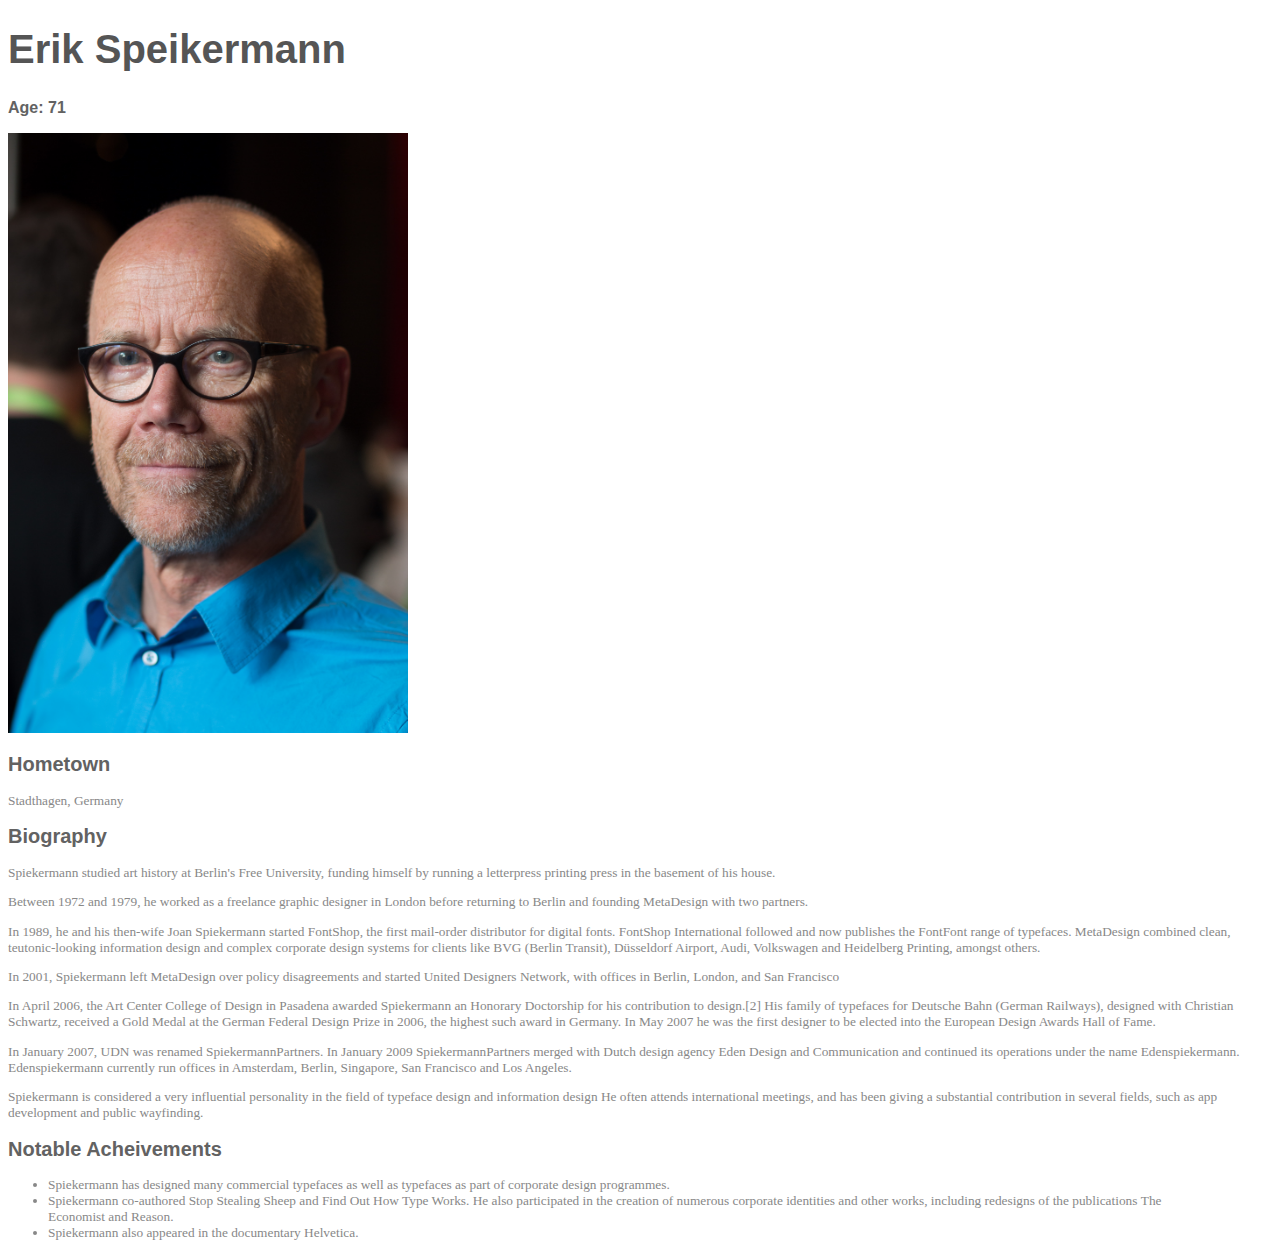
==== index.html @ 338a60e0 "File management" ====
<!DOCTYPE html>
<html lang="en">
<head>
    <meta charset="UTF-8">
    <meta name="viewport" content="width=device-width, initial-scale=1.0">
    <meta http-equiv="X-UA-Compatible" content="ie=edge">
    <link rel="stylesheet" href="styles/style.css">
    <title>Erik Bio</title>
</head>
<body>
    <h1>Erik Speikermann</h1>
    <h3>Age: 71</h3>
    <a href="https://en.wikipedia.org/wiki/Erik_Spiekermann" alt="Wiki Link" target="blank"><img src="assets/Spiekermann-image.jpg" alt="Erik Spiekerman" width="400px"></a>
    
    <h2>Hometown</h2>
        <p>Stadthagen, Germany</p>

    <h2>Biography</h2>
        <p>Spiekermann studied art history at Berlin's Free University, funding himself by running a letterpress printing press 
            in the basement of his house.</p>
        <p>Between 1972 and 1979, he worked as a freelance graphic designer in London before returning to Berlin and founding 
            MetaDesign with two partners.</p>
        <p>In 1989, he and his then-wife Joan Spiekermann started FontShop, the first mail-order distributor for digital fonts. 
            FontShop International followed and now publishes the FontFont range of typefaces. MetaDesign combined clean, 
            teutonic-looking information design and complex corporate design systems for clients like BVG (Berlin Transit), 
            Düsseldorf Airport, Audi, Volkswagen and Heidelberg Printing, amongst others.</p>
        <p>In 2001, Spiekermann left MetaDesign over policy disagreements and started United Designers Network, with offices 
            in Berlin, London, and San Francisco</p>
        <p>In April 2006, the Art Center College of Design in Pasadena awarded Spiekermann an Honorary Doctorship for his 
            contribution to design.[2] His family of typefaces for Deutsche Bahn (German Railways), designed with Christian 
            Schwartz, received a Gold Medal at the German Federal Design Prize in 2006, the highest such award in Germany.
            In May 2007 he was the first designer to be elected into the European Design Awards Hall of Fame.</p>
        <p>In January 2007, UDN was renamed SpiekermannPartners. In January 2009 SpiekermannPartners merged with Dutch design 
            agency Eden Design and Communication and continued its operations under the name Edenspiekermann. Edenspiekermann 
            currently run offices in Amsterdam, Berlin, Singapore, San Francisco and Los Angeles.</p>
        <p>Spiekermann is considered a very influential personality in the field of typeface design and information design He 
            often attends international meetings, and has been giving a substantial contribution in several fields, such as app 
            development and public wayfinding.</p>


    <h2>Notable Acheivements</h2>

    <ul>
        <li>Spiekermann has designed many commercial typefaces as well as typefaces as part of corporate design programmes.</li>
        <li>Spiekermann co-authored Stop Stealing Sheep and Find Out How Type Works. He also participated in the creation of 
                numerous corporate identities and other works, including redesigns of the publications The Economist and Reason.</li>
        <li>Spiekermann also appeared in the documentary Helvetica.</li>
    </ul>

</body>
</html>
---- styles/style.css ----
h1 {
    font-size: 30pt;
    color: #555555;
    font-family: 'Varela Round', sans-serif;
}

h2 {
    font-size: 15pt;
    color: #626262;
    font-family: 'Varela Round', sans-serif;
}

h3 {
    font-size: 12pt;
    color: #626262;
    font-family: 'Varela Round', sans-serif;
}

p {
    font-size: 10pt;
    color: #888888;
    font-family: 'Eczar', serif;
}

ul {
    font-size: 10pt;
    color: #888888;
    font-family: 'Eczar', serif;
}

a{
    text-decoration: none;
    color: none;
}
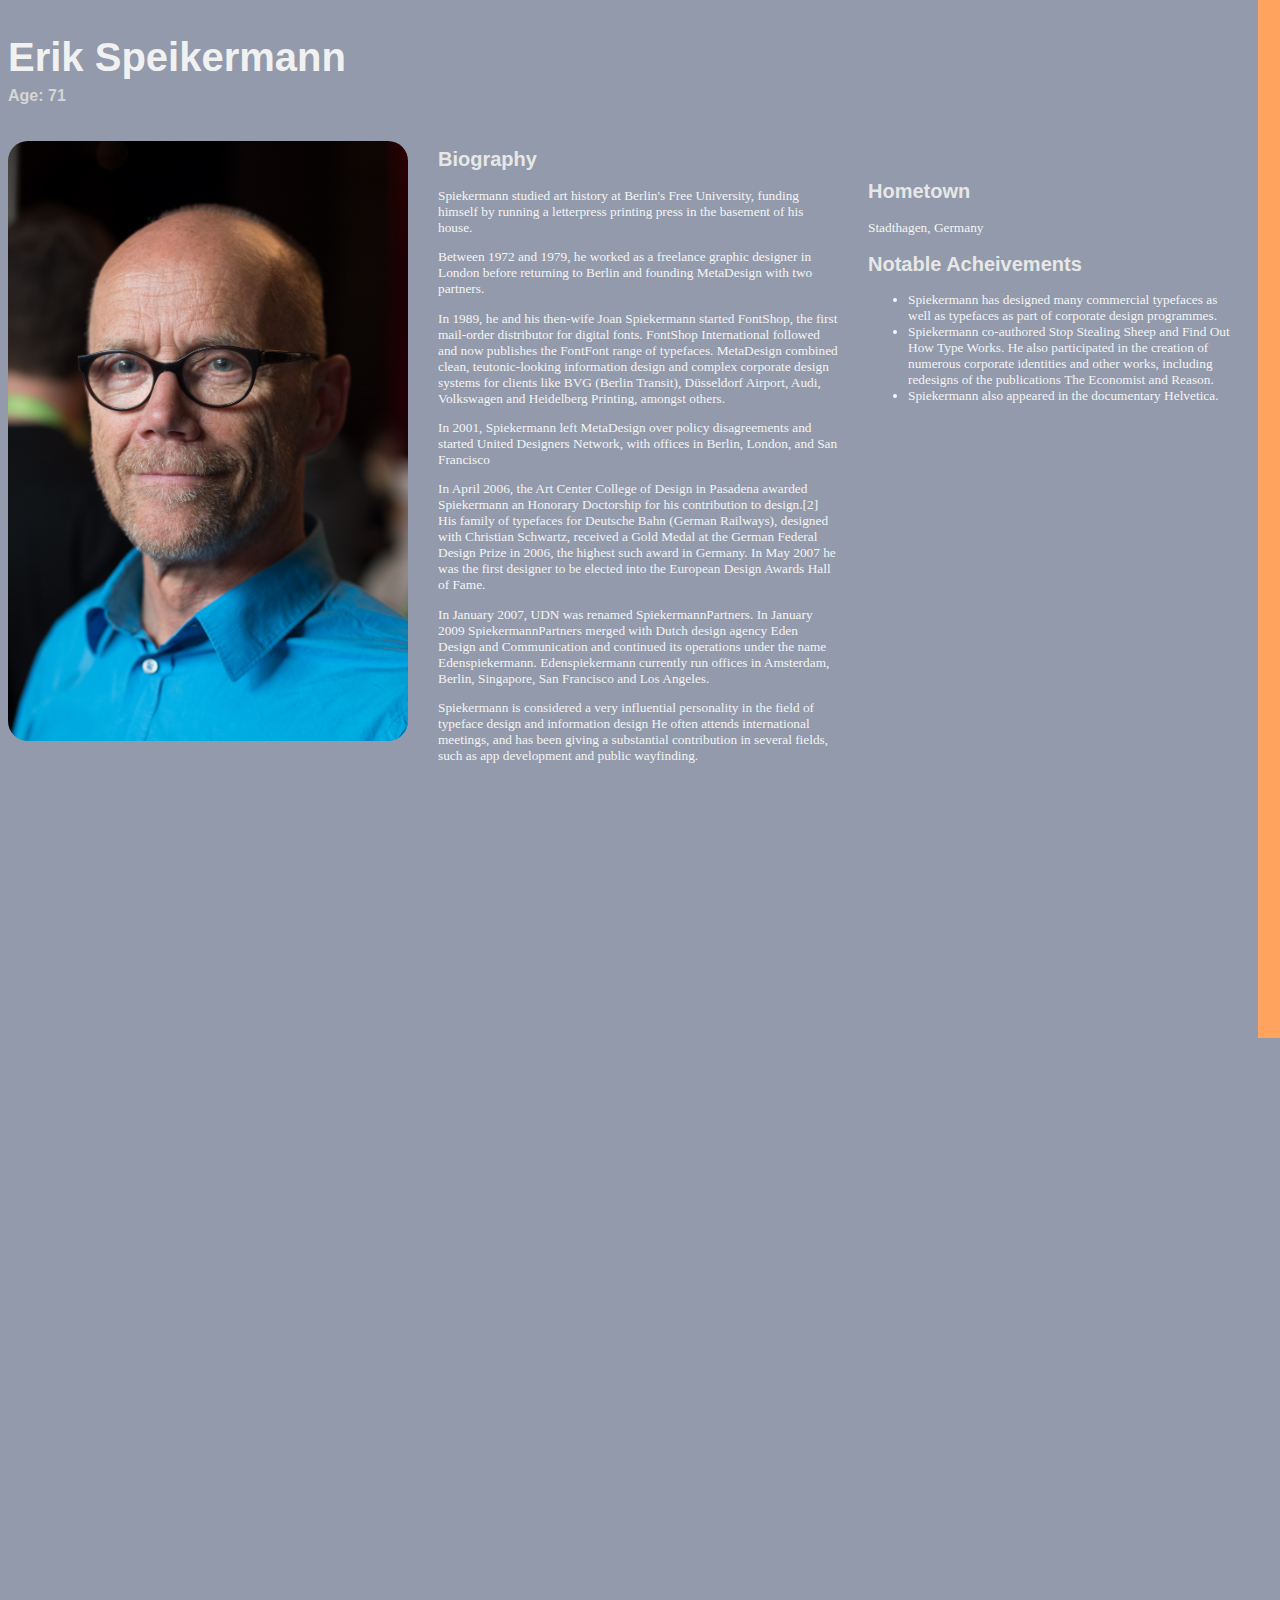
==== commit 243d52df: "adding true color and style to the website" ====
--- a/index.html
+++ b/index.html
@@ -8,44 +8,55 @@
     <title>Erik Bio</title>
 </head>
 <body>
-    <h1>Erik Speikermann</h1>
-    <h3>Age: 71</h3>
-    <a href="https://en.wikipedia.org/wiki/Erik_Spiekermann" alt="Wiki Link" target="blank"><img src="assets/Spiekermann-image.jpg" alt="Erik Spiekerman" width="400px"></a>
-    
-    <h2>Hometown</h2>
-        <p>Stadthagen, Germany</p>
+    <div class="stripe" id="cream"></div>
+    <div class="stripe" id="blue"></div>
+    <div class="stripe" id="orange"></div>
 
-    <h2>Biography</h2>
-        <p>Spiekermann studied art history at Berlin's Free University, funding himself by running a letterpress printing press 
-            in the basement of his house.</p>
-        <p>Between 1972 and 1979, he worked as a freelance graphic designer in London before returning to Berlin and founding 
-            MetaDesign with two partners.</p>
-        <p>In 1989, he and his then-wife Joan Spiekermann started FontShop, the first mail-order distributor for digital fonts. 
-            FontShop International followed and now publishes the FontFont range of typefaces. MetaDesign combined clean, 
-            teutonic-looking information design and complex corporate design systems for clients like BVG (Berlin Transit), 
-            Düsseldorf Airport, Audi, Volkswagen and Heidelberg Printing, amongst others.</p>
-        <p>In 2001, Spiekermann left MetaDesign over policy disagreements and started United Designers Network, with offices 
-            in Berlin, London, and San Francisco</p>
-        <p>In April 2006, the Art Center College of Design in Pasadena awarded Spiekermann an Honorary Doctorship for his 
-            contribution to design.[2] His family of typefaces for Deutsche Bahn (German Railways), designed with Christian 
-            Schwartz, received a Gold Medal at the German Federal Design Prize in 2006, the highest such award in Germany.
-            In May 2007 he was the first designer to be elected into the European Design Awards Hall of Fame.</p>
-        <p>In January 2007, UDN was renamed SpiekermannPartners. In January 2009 SpiekermannPartners merged with Dutch design 
-            agency Eden Design and Communication and continued its operations under the name Edenspiekermann. Edenspiekermann 
-            currently run offices in Amsterdam, Berlin, Singapore, San Francisco and Los Angeles.</p>
-        <p>Spiekermann is considered a very influential personality in the field of typeface design and information design He 
-            often attends international meetings, and has been giving a substantial contribution in several fields, such as app 
-            development and public wayfinding.</p>
+    <header>
+        <h1>Erik Speikermann</h1>
+        <h3 class="subheading">Age: 71</h3>
+        <a href="https://en.wikipedia.org/wiki/Erik_Spiekermann" alt="Wiki Link" target="blank"><img src="assets/Spiekermann-image.jpg" alt="Erik Spiekerman" width="400px"></a>
+    </header>
 
+    <article>
+        <div id="biography">
+            <h2>Biography</h2>
+            <p>Spiekermann studied art history at Berlin's Free University, funding himself by running a letterpress printing press 
+                in the basement of his house.</p>
+            <p>Between 1972 and 1979, he worked as a freelance graphic designer in London before returning to Berlin and founding 
+                MetaDesign with two partners.</p>
+            <p>In 1989, he and his then-wife Joan Spiekermann started FontShop, the first mail-order distributor for digital fonts. 
+                FontShop International followed and now publishes the FontFont range of typefaces. MetaDesign combined clean, 
+                teutonic-looking information design and complex corporate design systems for clients like BVG (Berlin Transit), 
+                Düsseldorf Airport, Audi, Volkswagen and Heidelberg Printing, amongst others.</p>
+            <p>In 2001, Spiekermann left MetaDesign over policy disagreements and started United Designers Network, with offices 
+                in Berlin, London, and San Francisco</p>
+            <p>In April 2006, the Art Center College of Design in Pasadena awarded Spiekermann an Honorary Doctorship for his 
+                contribution to design.[2] His family of typefaces for Deutsche Bahn (German Railways), designed with Christian 
+                Schwartz, received a Gold Medal at the German Federal Design Prize in 2006, the highest such award in Germany.
+                In May 2007 he was the first designer to be elected into the European Design Awards Hall of Fame.</p>
+            <p>In January 2007, UDN was renamed SpiekermannPartners. In January 2009 SpiekermannPartners merged with Dutch design 
+                agency Eden Design and Communication and continued its operations under the name Edenspiekermann. Edenspiekermann 
+                currently run offices in Amsterdam, Berlin, Singapore, San Francisco and Los Angeles.</p>
+            <p>Spiekermann is considered a very influential personality in the field of typeface design and information design He 
+                often attends international meetings, and has been giving a substantial contribution in several fields, such as app 
+                development and public wayfinding.</p>
 
-    <h2>Notable Acheivements</h2>
+            <div id="hometown">
+                <h2>Hometown</h2>
+                    <p>Stadthagen, Germany</p>
 
-    <ul>
-        <li>Spiekermann has designed many commercial typefaces as well as typefaces as part of corporate design programmes.</li>
-        <li>Spiekermann co-authored Stop Stealing Sheep and Find Out How Type Works. He also participated in the creation of 
-                numerous corporate identities and other works, including redesigns of the publications The Economist and Reason.</li>
-        <li>Spiekermann also appeared in the documentary Helvetica.</li>
-    </ul>
+                <h2>Notable Acheivements</h2>
+                <ul>
+                    <li>Spiekermann has designed many commercial typefaces as well as typefaces as part of corporate design programmes.</li>
+                    <li>Spiekermann co-authored Stop Stealing Sheep and Find Out How Type Works. He also participated in the creation of 
+                            numerous corporate identities and other works, including redesigns of the publications The Economist and Reason.</li>
+                    <li>Spiekermann also appeared in the documentary Helvetica.</li>
+                </ul>
+            </div>
+            
+        </div>
+    </article>
 
 </body>
 </html>--- a/styles/style.css
+++ b/styles/style.css
@@ -1,34 +1,91 @@
+body {
+    position: absolute;
+    background-color: #929aab;
+}
+
+article{
+    position: relative;
+}
+
 h1 {
     font-size: 30pt;
-    color: #555555;
+    color: #f1f1f1;
     font-family: 'Varela Round', sans-serif;
 }
 
 h2 {
     font-size: 15pt;
-    color: #626262;
+    color: #e7e7e7;
     font-family: 'Varela Round', sans-serif;
 }
 
 h3 {
     font-size: 12pt;
-    color: #626262;
+    color: #d6d6d6;
     font-family: 'Varela Round', sans-serif;
 }
 
 p {
     font-size: 10pt;
-    color: #888888;
+    color: #f5f5f5;
     font-family: 'Eczar', serif;
+    max-width: 400px;
 }
 
 ul {
+    max-width: 335px;
     font-size: 10pt;
-    color: #888888;
+    color: #f5f5f5;
     font-family: 'Eczar', serif;
 }
 
 a{
     text-decoration: none;
     color: none;
+}
+
+img {
+    border-radius: 20px;
+}
+
+#biography {
+    position: relative;
+    top: -613px;
+    left: 430px;
+}
+
+#hometown {
+    position: relative;
+    top: -600px;
+    left: 430px;
+}
+
+.subheading {
+    position: relative;
+    top: -20px;
+}
+
+.stripe {
+    position: absolute;
+    background-color: #555555;
+    height: 1080px;
+    width: 100px;
+}
+
+#cream {
+    background-color: #faf7e6;
+    left: 1550px;
+    top: -50px;
+}
+
+#blue {
+    background-color: #83d9ef;
+    left: 1400px;
+    top: -50px;
+}
+
+#orange {
+    background-color: #ffa35f;
+    left: 1250px;
+    top: -50px;
 }